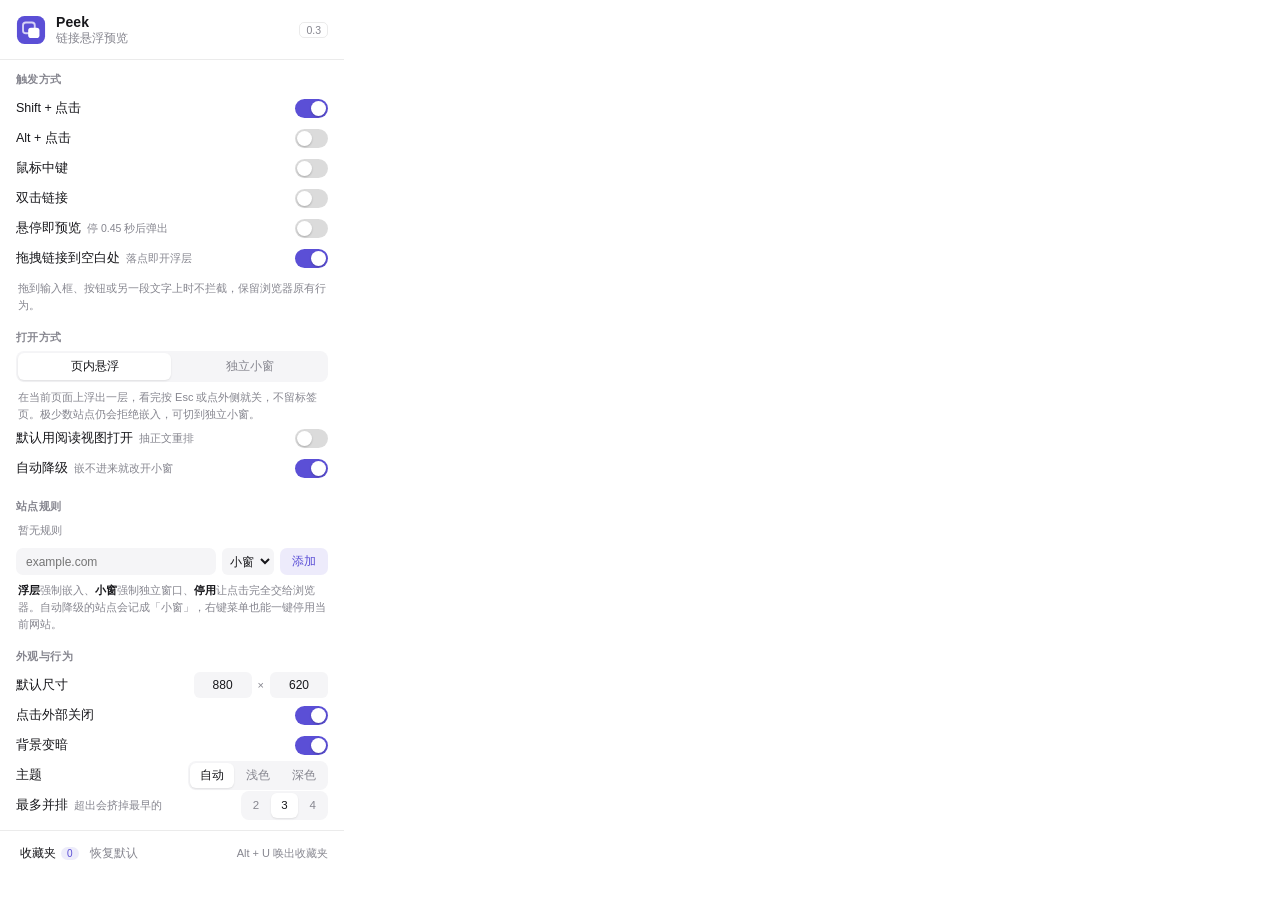
==== popup/popup.html @ 8af7c050 "feat: 初始开源版本 Peek 0.3.0 [DONE] Agent Tool: Qoder Timestamp: 2026-10-29  ---  ## 🎯 核心问题诊断与技术复盘  1. **" ====
<!DOCTYPE html>
<html lang="zh-CN">
<head>
  <meta charset="utf-8">
  <title>Peek 设置</title>
  <link rel="stylesheet" href="popup.css">
</head>
<body>
  <div class="wrap">
    <header class="hd">
      <div class="logo" aria-hidden="true">
        <svg viewBox="0 0 32 32" width="30" height="30">
          <rect x="1" y="1" width="30" height="30" rx="8" fill="#5b4fd6"/>
          <rect x="7.5" y="8" width="12.5" height="11.5" rx="3" fill="none" stroke="#fff" stroke-width="2" opacity=".75"/>
          <rect x="13" y="13.5" width="12" height="11" rx="3" fill="#fff"/>
        </svg>
      </div>
      <div class="ttl">
        <strong>Peek</strong>
        <span>链接悬浮预览</span>
      </div>
      <span class="ver">0.3</span>
    </header>

    <section>
      <h2>触发方式</h2>
      <label class="row">
        <span>Shift + 点击</span>
        <input type="checkbox" data-k="triggerShift">
      </label>
      <label class="row">
        <span>Alt + 点击</span>
        <input type="checkbox" data-k="triggerAlt">
      </label>
      <label class="row">
        <span>鼠标中键</span>
        <input type="checkbox" data-k="triggerMiddle">
      </label>
      <label class="row">
        <span>双击链接</span>
        <input type="checkbox" data-k="triggerDouble">
      </label>
      <label class="row">
        <span>悬停即预览<em>停 0.45 秒后弹出</em></span>
        <input type="checkbox" data-k="triggerHover">
      </label>
      <label class="row">
        <span>拖拽链接到空白处<em>落点即开浮层</em></span>
        <input type="checkbox" data-k="triggerDrag">
      </label>
      <p class="hint">拖到输入框、按钮或另一段文字上时不拦截，保留浏览器原有行为。</p>
    </section>

    <section>
      <h2>打开方式</h2>
      <div class="seg" id="mode">
        <button type="button" data-mode="iframe">页内悬浮</button>
        <button type="button" data-mode="window">独立小窗</button>
      </div>
      <p class="hint" id="modeHint"></p>
      <label class="row">
        <span>默认用阅读视图打开<em>抽正文重排</em></span>
        <input type="checkbox" data-k="readingDefault">
      </label>
      <label class="row">
        <span>自动降级<em>嵌不进来就改开小窗</em></span>
        <input type="checkbox" data-k="autoRoute">
      </label>
    </section>

    <section>
      <h2>站点规则</h2>
      <div id="rules" class="rules"></div>
      <div class="rule-add">
        <input type="text" id="ruleHost" placeholder="example.com" spellcheck="false" autocomplete="off">
        <select class="rule-sel" id="ruleMode" aria-label="规则类型">
          <option value="iframe">浮层</option>
          <option value="window" selected>小窗</option>
          <option value="off">停用</option>
        </select>
        <button type="button" id="ruleAdd">添加</button>
      </div>
      <p class="hint"><b>浮层</b>强制嵌入、<b>小窗</b>强制独立窗口、<b>停用</b>让点击完全交给浏览器。自动降级的站点会记成「小窗」，右键菜单也能一键停用当前网站。</p>
    </section>

    <section>
      <h2>外观与行为</h2>
      <div class="row">
        <span>默认尺寸</span>
        <span class="nums">
          <input type="number" data-k="width" min="360" max="1600" step="10" aria-label="宽度">
          <i>×</i>
          <input type="number" data-k="height" min="240" max="1200" step="10" aria-label="高度">
        </span>
      </div>
      <label class="row">
        <span>点击外部关闭</span>
        <input type="checkbox" data-k="closeOnOutside">
      </label>
      <label class="row">
        <span>背景变暗</span>
        <input type="checkbox" data-k="dim">
      </label>
      <div class="row">
        <span>主题</span>
        <div class="seg tiny" id="theme">
          <button type="button" data-theme="auto">自动</button>
          <button type="button" data-theme="light">浅色</button>
          <button type="button" data-theme="dark">深色</button>
        </div>
      </div>
      <div class="row">
        <span>最多并排<em>超出会挤掉最早的</em></span>
        <div class="seg tiny" id="maxPeek">
          <button type="button" data-max="2">2</button>
          <button type="button" data-max="3">3</button>
          <button type="button" data-max="4">4</button>
        </div>
      </div>
    </section>

    <footer class="ft">
      <div class="ft-l">
        <button type="button" id="favOpen">收藏夹 <em id="favCount">0</em></button>
        <button type="button" id="reset">恢复默认</button>
      </div>
      <span class="tip">Alt + U 唤出收藏夹</span>
    </footer>
  </div>
  <script src="popup.js"></script>
</body>
</html>
---- popup/popup.css ----
:root {
  --bg: #ffffff;
  --bg-2: #f5f5f7;
  --text: #17171b;
  --muted: #86868f;
  --line: rgba(0, 0, 0, 0.08);
  --hover: rgba(0, 0, 0, 0.05);
  --accent: #5b4fd6;
  --accent-soft: rgba(91, 79, 214, 0.11);
  --track: rgba(0, 0, 0, 0.14);
  color-scheme: light;
}

@media (prefers-color-scheme: dark) {
  :root {
    --bg: #1c1c20;
    --bg-2: #242428;
    --text: #f1f1f4;
    --muted: #8b8b96;
    --line: rgba(255, 255, 255, 0.09);
    --hover: rgba(255, 255, 255, 0.07);
    --accent: #a99cff;
    --accent-soft: rgba(169, 156, 255, 0.16);
    --track: rgba(255, 255, 255, 0.18);
    color-scheme: dark;
  }
}

* { box-sizing: border-box; }

body {
  margin: 0;
  width: 344px;
  /* Chrome 的浏览器按钮弹窗最高 600px，超出让它自己滚，不要撑破屏幕 */
  max-height: 600px;
  overflow-y: auto;
  overscroll-behavior: contain;
  background: var(--bg);
  color: var(--text);
  font-family: -apple-system, BlinkMacSystemFont, "SF Pro Text", "Segoe UI", "PingFang SC", "Hiragino Sans GB", "Microsoft YaHei", sans-serif;
  -webkit-font-smoothing: antialiased;
  font-size: 13px;
}

.wrap { display: flex; flex-direction: column; }

.hd {
  display: flex;
  align-items: center;
  gap: 10px;
  padding: 14px 16px 13px;
  border-bottom: 1px solid var(--line);
}

.logo { display: flex; flex: 0 0 auto; }

.ttl { display: flex; flex-direction: column; gap: 1px; flex: 1; min-width: 0; }
.ttl strong { font-size: 14px; font-weight: 600; letter-spacing: 0.1px; }
.ttl span { font-size: 11.5px; color: var(--muted); }

.ver {
  font-size: 10.5px;
  color: var(--muted);
  border: 1px solid var(--line);
  border-radius: 5px;
  padding: 1px 6px;
  font-variant-numeric: tabular-nums;
}

section { padding: 12px 16px 4px; }

h2 {
  margin: 0 0 6px;
  font-size: 11px;
  font-weight: 600;
  letter-spacing: 0.4px;
  color: var(--muted);
  text-transform: uppercase;
}

.row {
  display: flex;
  align-items: center;
  justify-content: space-between;
  gap: 12px;
  min-height: 30px;
  cursor: default;
}

.row > span {
  display: flex;
  align-items: baseline;
  gap: 6px;
  font-size: 12.5px;
  color: var(--text);
}

.row em {
  font-style: normal;
  font-size: 10.5px;
  color: var(--muted);
}

label.row { cursor: pointer; }

input[type="checkbox"] {
  appearance: none;
  -webkit-appearance: none;
  position: relative;
  width: 33px;
  height: 19px;
  margin: 0;
  flex: 0 0 auto;
  border-radius: 99px;
  background: var(--track);
  cursor: pointer;
  transition: background 0.16s ease;
}

input[type="checkbox"]::after {
  content: "";
  position: absolute;
  top: 2px;
  left: 2px;
  width: 15px;
  height: 15px;
  border-radius: 50%;
  background: #fff;
  box-shadow: 0 1px 2px rgba(0, 0, 0, 0.22);
  transition: transform 0.16s ease;
}

input[type="checkbox"]:checked { background: var(--accent); }
input[type="checkbox"]:checked::after { transform: translateX(14px); }

.nums { display: flex; align-items: center; gap: 5px; }

.nums i { font-style: normal; color: var(--muted); font-size: 11px; }

input[type="number"] {
  width: 58px;
  height: 26px;
  padding: 0 6px;
  font-size: 12px;
  font-family: inherit;
  color: var(--text);
  background: var(--bg-2);
  border: 1px solid transparent;
  border-radius: 6px;
  text-align: center;
  font-variant-numeric: tabular-nums;
  outline: none;
}

input[type="number"]:focus { border-color: var(--accent); }

input[type="number"]::-webkit-inner-spin-button,
input[type="number"]::-webkit-outer-spin-button {
  -webkit-appearance: none;
  margin: 0;
}

.seg {
  display: flex;
  gap: 2px;
  padding: 2px;
  background: var(--bg-2);
  border-radius: 8px;
}

.seg button {
  flex: 1;
  height: 27px;
  border: 0;
  background: transparent;
  color: var(--muted);
  font-family: inherit;
  font-size: 12px;
  font-weight: 500;
  border-radius: 6px;
  cursor: pointer;
  transition: background 0.14s ease, color 0.14s ease;
}

.seg button:hover { color: var(--text); }

.seg button.on {
  background: var(--bg);
  color: var(--text);
  box-shadow: 0 1px 2px rgba(0, 0, 0, 0.09);
}

.seg.tiny { flex: 0 0 auto; }
.seg.tiny button { flex: 0 0 auto; padding: 0 10px; height: 25px; font-size: 11.5px; }

.hint {
  margin: 7px 2px 0;
  font-size: 11px;
  line-height: 1.55;
  color: var(--muted);
}

.hint b { color: var(--text); font-weight: 600; }

.rule-sel {
  flex: 0 0 auto;
  height: 24px;
  max-width: 76px;
  padding: 0 3px;
  font-size: 11.5px;
  font-family: inherit;
  color: var(--text);
  background: var(--bg);
  border: 1px solid var(--line);
  border-radius: 6px;
  cursor: pointer;
  outline: none;
}

.rule-add .rule-sel { height: 27px; border-color: transparent; background: var(--bg-2); }

.rule-sel:focus { border-color: var(--accent); }

.rule-add-mode { margin-top: 6px; }
.rule-add-mode button { flex: 1; padding: 0 4px; }

.rules { display: flex; flex-direction: column; gap: 4px; }

.rule {
  display: flex;
  align-items: center;
  justify-content: space-between;
  gap: 10px;
  padding: 5px 8px 5px 10px;
  background: var(--bg-2);
  border-radius: 7px;
}

.rule-h {
  font-size: 12px;
  color: var(--text);
  overflow: hidden;
  text-overflow: ellipsis;
  white-space: nowrap;
}

.rule-x {
  flex: 0 0 auto;
  border: 0;
  background: transparent;
  color: var(--muted);
  font-family: inherit;
  font-size: 11.5px;
  padding: 3px 4px;
  cursor: pointer;
}

.rule-x:hover { color: var(--text); }

.rule-empty { margin: 3px 2px; font-size: 11px; color: var(--muted); }

.rule-add { display: flex; gap: 6px; margin-top: 7px; }

.rule-add input {
  flex: 1;
  min-width: 0;
  height: 27px;
  padding: 0 9px;
  font-size: 12px;
  font-family: inherit;
  color: var(--text);
  background: var(--bg-2);
  border: 1px solid transparent;
  border-radius: 7px;
  outline: none;
}

.rule-add input:focus { border-color: var(--accent); }

.rule-add button {
  flex: 0 0 auto;
  height: 27px;
  padding: 0 12px;
  font-size: 12px;
  font-weight: 500;
  font-family: inherit;
  color: var(--accent);
  background: var(--accent-soft);
  border: 0;
  border-radius: 7px;
  cursor: pointer;
}

.ft {
  display: flex;
  align-items: center;
  justify-content: space-between;
  gap: 10px;
  padding: 11px 16px 13px;
  margin-top: 6px;
  border-top: 1px solid var(--line);
}

.ft-l { display: flex; align-items: center; gap: 4px; }

#favOpen {
  display: flex;
  align-items: center;
  gap: 5px;
  border: 0;
  background: transparent;
  color: var(--text);
  font-family: inherit;
  font-size: 11.5px;
  font-weight: 500;
  padding: 4px 7px 4px 4px;
  border-radius: 6px;
  cursor: pointer;
}

#favOpen:hover { background: var(--hover); }

#favOpen em {
  font-style: normal;
  font-size: 10px;
  color: var(--accent);
  background: var(--accent-soft);
  border-radius: 99px;
  padding: 1px 6px;
  font-variant-numeric: tabular-nums;
}

#reset {
  border: 0;
  background: transparent;
  color: var(--muted);
  font-family: inherit;
  font-size: 11.5px;
  padding: 4px 0;
  cursor: pointer;
}

#reset:hover { color: var(--text); }

.tip { font-size: 11px; color: var(--muted); }
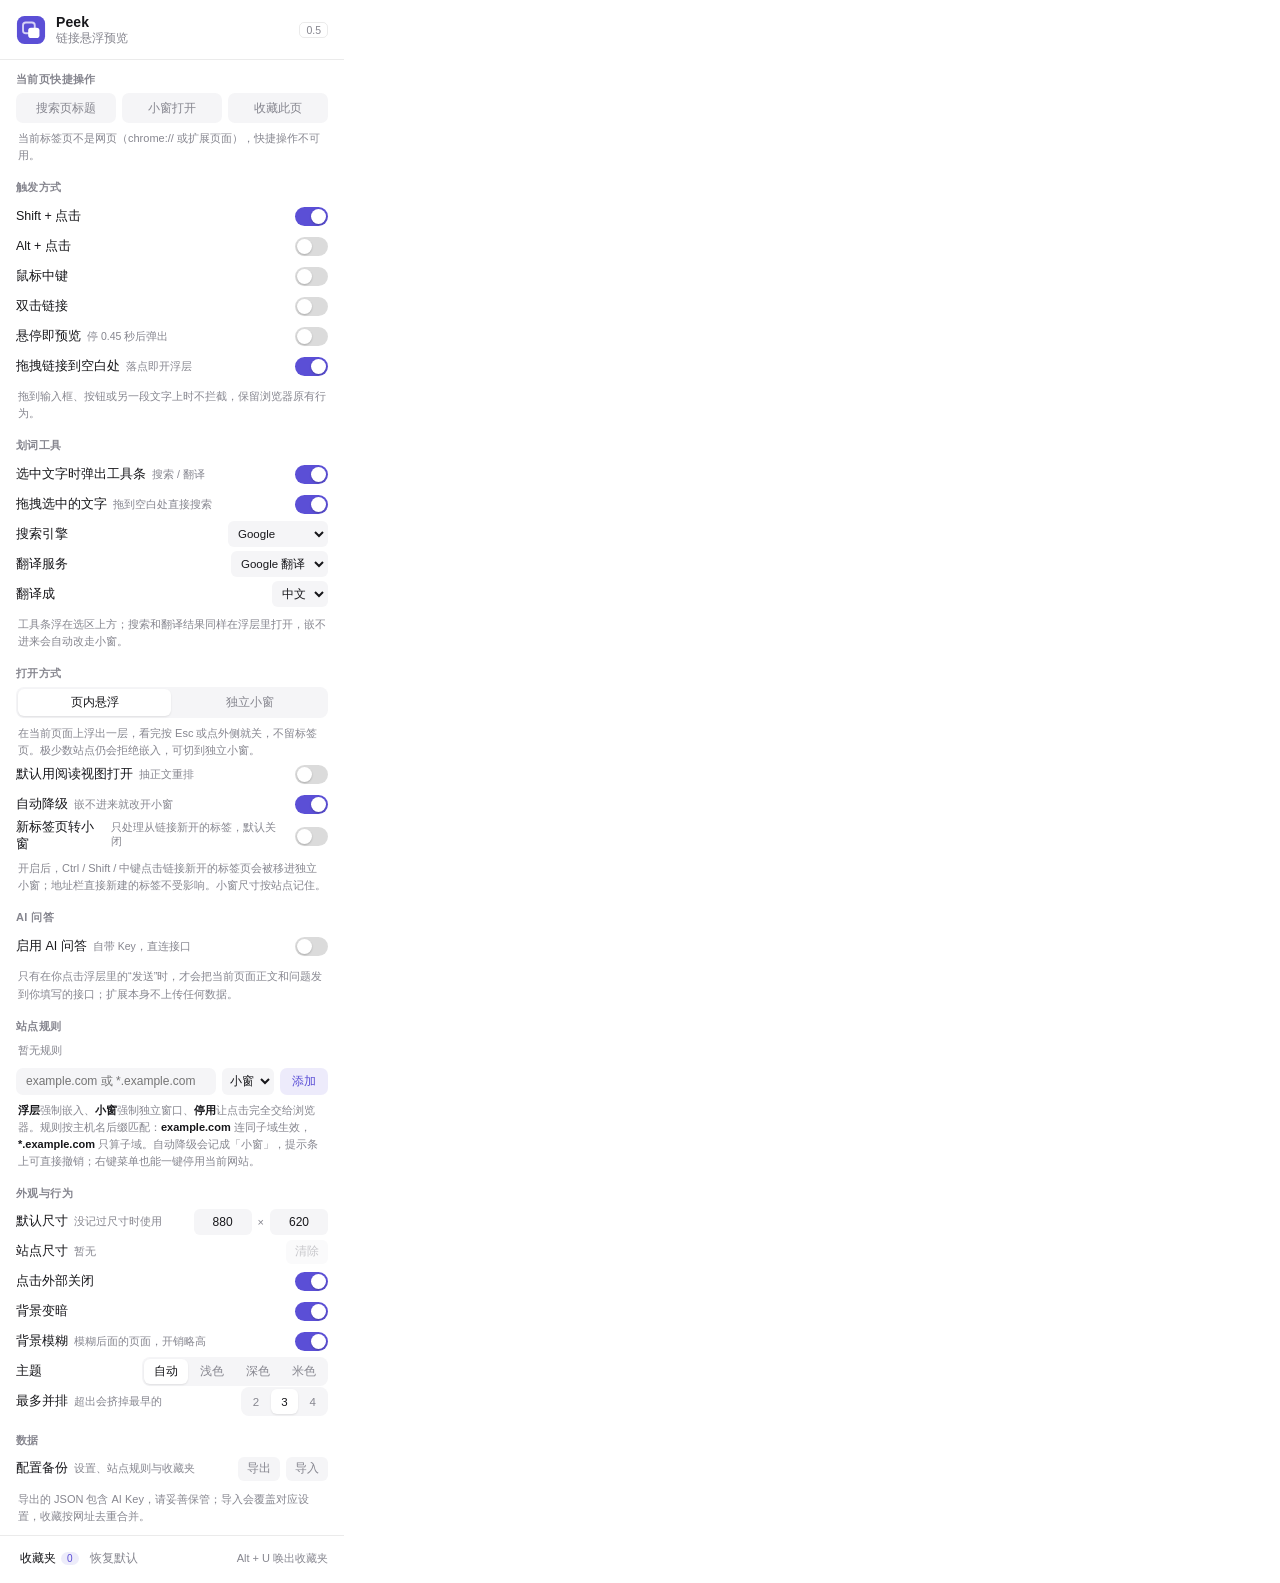
==== commit dfb8d470: "feat: 完成 Peek 0.5 并修复核心交互 [DONE] Agent Tool: DeepSeek Harness Timestamp: 2026-10-29T17:44:46+08:00  " ====
--- a/popup/popup.html
+++ b/popup/popup.html
@@ -19,8 +19,18 @@
         <strong>Peek</strong>
         <span>链接悬浮预览</span>
       </div>
-      <span class="ver">0.3</span>
+      <span class="ver">0.5</span>
     </header>
+
+    <section>
+      <h2>当前页快捷操作</h2>
+      <div class="quick">
+        <button type="button" id="qSearch">搜索页标题</button>
+        <button type="button" id="qWindow">小窗打开</button>
+        <button type="button" id="qFav">收藏此页</button>
+      </div>
+      <p class="hint" id="quickHint">正在读取当前标签页…</p>
+    </section>
 
     <section>
       <h2>触发方式</h2>
@@ -49,6 +59,45 @@
         <input type="checkbox" data-k="triggerDrag">
       </label>
       <p class="hint">拖到输入框、按钮或另一段文字上时不拦截，保留浏览器原有行为。</p>
+    </section>
+
+    <section>
+      <h2>划词工具</h2>
+      <label class="row">
+        <span>选中文字时弹出工具条<em>搜索 / 翻译</em></span>
+        <input type="checkbox" data-k="selectionTools">
+      </label>
+      <label class="row">
+        <span>拖拽选中的文字<em>拖到空白处直接搜索</em></span>
+        <input type="checkbox" data-k="selectionDrag">
+      </label>
+      <div class="row">
+        <span>搜索引擎</span>
+        <select class="sel" data-k="searchEngine" aria-label="搜索引擎">
+          <option value="google">Google</option>
+          <option value="bing">Bing</option>
+          <option value="baidu">百度</option>
+          <option value="duckduckgo">DuckDuckGo</option>
+        </select>
+      </div>
+      <div class="row">
+        <span>翻译服务</span>
+        <select class="sel" data-k="translateEngine" aria-label="翻译服务">
+          <option value="google">Google 翻译</option>
+          <option value="bing">Bing 翻译</option>
+          <option value="deepl">DeepL</option>
+        </select>
+      </div>
+      <div class="row">
+        <span>翻译成</span>
+        <select class="sel" data-k="translateTo" aria-label="翻译目标语言">
+          <option value="zh">中文</option>
+          <option value="en">英文</option>
+          <option value="ja">日文</option>
+          <option value="ko">韩文</option>
+        </select>
+      </div>
+      <p class="hint">工具条浮在选区上方；搜索和翻译结果同样在浮层里打开，嵌不进来会自动改走小窗。</p>
     </section>
 
     <section>
@@ -66,13 +115,46 @@
         <span>自动降级<em>嵌不进来就改开小窗</em></span>
         <input type="checkbox" data-k="autoRoute">
       </label>
+      <label class="row">
+        <span>新标签页转小窗<em>只处理从链接新开的标签，默认关闭</em></span>
+        <input type="checkbox" data-k="autoPopupTabs">
+      </label>
+      <p class="hint">开启后，Ctrl / Shift / 中键点击链接新开的标签页会被移进独立小窗；地址栏直接新建的标签不受影响。小窗尺寸按站点记住。</p>
+    </section>
+
+    <section>
+      <h2>AI 问答</h2>
+      <label class="row">
+        <span>启用 AI 问答<em>自带 Key，直连接口</em></span>
+        <input type="checkbox" data-k="aiEnabled">
+      </label>
+      <div id="aiBody" hidden>
+        <div class="field">
+          <span>接口地址<em>OpenAI 兼容的 Chat Completions</em></span>
+          <input class="inp" type="text" data-k="aiEndpoint" spellcheck="false" autocomplete="off"
+            placeholder="https://api.openai.com/v1/chat/completions">
+        </div>
+        <div class="field">
+          <span>模型</span>
+          <input class="inp" type="text" data-k="aiModel" spellcheck="false" autocomplete="off" placeholder="gpt-4o-mini">
+        </div>
+        <div class="field">
+          <span>API Key<em>只存在本地，可留空给本地接口</em></span>
+          <input class="inp" type="password" data-k="aiKey" autocomplete="off" placeholder="sk-…">
+        </div>
+        <div class="field">
+          <span>系统提示词<em>可选</em></span>
+          <textarea class="inp area" data-k="aiPrompt" rows="2" placeholder="留空使用内置提示词"></textarea>
+        </div>
+      </div>
+      <p class="hint">只有在你点击浮层里的“发送”时，才会把当前页面正文和问题发到你填写的接口；扩展本身不上传任何数据。</p>
     </section>
 
     <section>
       <h2>站点规则</h2>
       <div id="rules" class="rules"></div>
       <div class="rule-add">
-        <input type="text" id="ruleHost" placeholder="example.com" spellcheck="false" autocomplete="off">
+        <input type="text" id="ruleHost" placeholder="example.com 或 *.example.com" spellcheck="false" autocomplete="off">
         <select class="rule-sel" id="ruleMode" aria-label="规则类型">
           <option value="iframe">浮层</option>
           <option value="window" selected>小窗</option>
@@ -80,19 +162,23 @@
         </select>
         <button type="button" id="ruleAdd">添加</button>
       </div>
-      <p class="hint"><b>浮层</b>强制嵌入、<b>小窗</b>强制独立窗口、<b>停用</b>让点击完全交给浏览器。自动降级的站点会记成「小窗」，右键菜单也能一键停用当前网站。</p>
+      <p class="hint"><b>浮层</b>强制嵌入、<b>小窗</b>强制独立窗口、<b>停用</b>让点击完全交给浏览器。规则按主机名后缀匹配：<b>example.com</b> 连同子域生效，<b>*.example.com</b> 只算子域。自动降级会记成「小窗」，提示条上可直接撤销；右键菜单也能一键停用当前网站。</p>
     </section>
 
     <section>
       <h2>外观与行为</h2>
       <div class="row">
-        <span>默认尺寸</span>
+        <span>默认尺寸<em>没记过尺寸时使用</em></span>
         <span class="nums">
           <input type="number" data-k="width" min="360" max="1600" step="10" aria-label="宽度">
           <i>×</i>
           <input type="number" data-k="height" min="240" max="1200" step="10" aria-label="高度">
         </span>
       </div>
+      <div class="row">
+        <span>站点尺寸<em id="sizeCount">暂无</em></span>
+        <button type="button" id="sizeClear" class="mini">清除</button>
+      </div>
       <label class="row">
         <span>点击外部关闭</span>
         <input type="checkbox" data-k="closeOnOutside">
@@ -100,6 +186,10 @@
       <label class="row">
         <span>背景变暗</span>
         <input type="checkbox" data-k="dim">
+      </label>
+      <label class="row">
+        <span>背景模糊<em>模糊后面的页面，开销略高</em></span>
+        <input type="checkbox" data-k="blur">
       </label>
       <div class="row">
         <span>主题</span>
@@ -107,6 +197,7 @@
           <button type="button" data-theme="auto">自动</button>
           <button type="button" data-theme="light">浅色</button>
           <button type="button" data-theme="dark">深色</button>
+          <button type="button" data-theme="sepia">米色</button>
         </div>
       </div>
       <div class="row">
@@ -117,6 +208,19 @@
           <button type="button" data-max="4">4</button>
         </div>
       </div>
+    </section>
+
+    <section>
+      <h2>数据</h2>
+      <div class="row">
+        <span>配置备份<em>设置、站点规则与收藏夹</em></span>
+        <span class="io">
+          <button type="button" id="exportCfg" class="mini">导出</button>
+          <button type="button" id="importCfg" class="mini">导入</button>
+        </span>
+      </div>
+      <input type="file" id="importFile" accept="application/json,.json" hidden>
+      <p class="hint" id="ioHint">导出的 JSON 包含 AI Key，请妥善保管；导入会覆盖对应设置，收藏按网址去重合并。</p>
     </section>
 
     <footer class="ft">
--- a/popup/popup.css
+++ b/popup/popup.css
@@ -217,6 +217,88 @@
   outline: none;
 }
 
+.sel {
+  flex: 0 0 auto;
+  height: 26px;
+  max-width: 132px;
+  padding: 0 5px;
+  font-size: 11.5px;
+  font-family: inherit;
+  color: var(--text);
+  background: var(--bg-2);
+  border: 1px solid transparent;
+  border-radius: 6px;
+  cursor: pointer;
+  outline: none;
+}
+
+.sel:focus { border-color: var(--accent); }
+
+.mini {
+  flex: 0 0 auto;
+  height: 24px;
+  padding: 0 9px;
+  font-family: inherit;
+  font-size: 11.5px;
+  color: var(--muted);
+  background: var(--bg-2);
+  border: 0;
+  border-radius: 6px;
+  cursor: pointer;
+}
+
+.mini:hover { color: var(--text); }
+
+[hidden] { display: none !important; }
+
+.quick { display: flex; gap: 6px; margin: 2px 0 1px; }
+
+.quick button {
+  flex: 1;
+  height: 30px;
+  padding: 0 6px;
+  font-family: inherit;
+  font-size: 11.5px;
+  font-weight: 500;
+  color: var(--accent);
+  background: var(--accent-soft);
+  border: 0;
+  border-radius: 7px;
+  cursor: pointer;
+}
+
+.quick button:hover { filter: brightness(.97); }
+.quick button:disabled { color: var(--muted); background: var(--bg-2); cursor: default; filter: none; }
+
+.field { display: flex; flex-direction: column; gap: 4px; margin: 7px 0; }
+.field > span { display: flex; align-items: baseline; gap: 6px; font-size: 12px; color: var(--text); }
+.field em { font-style: normal; font-size: 10.5px; color: var(--muted); }
+
+.inp {
+  width: 100%;
+  height: 28px;
+  padding: 0 9px;
+  font-family: inherit;
+  font-size: 12px;
+  color: var(--text);
+  background: var(--bg-2);
+  border: 1px solid transparent;
+  border-radius: 7px;
+  outline: none;
+}
+
+.inp:focus { border-color: var(--accent); }
+
+textarea.inp {
+  height: auto;
+  min-height: 48px;
+  padding: 7px 9px;
+  line-height: 1.5;
+  resize: vertical;
+}
+
+.io { display: flex; gap: 5px; }
+
 .rule-add .rule-sel { height: 27px; border-color: transparent; background: var(--bg-2); }
 
 .rule-sel:focus { border-color: var(--accent); }
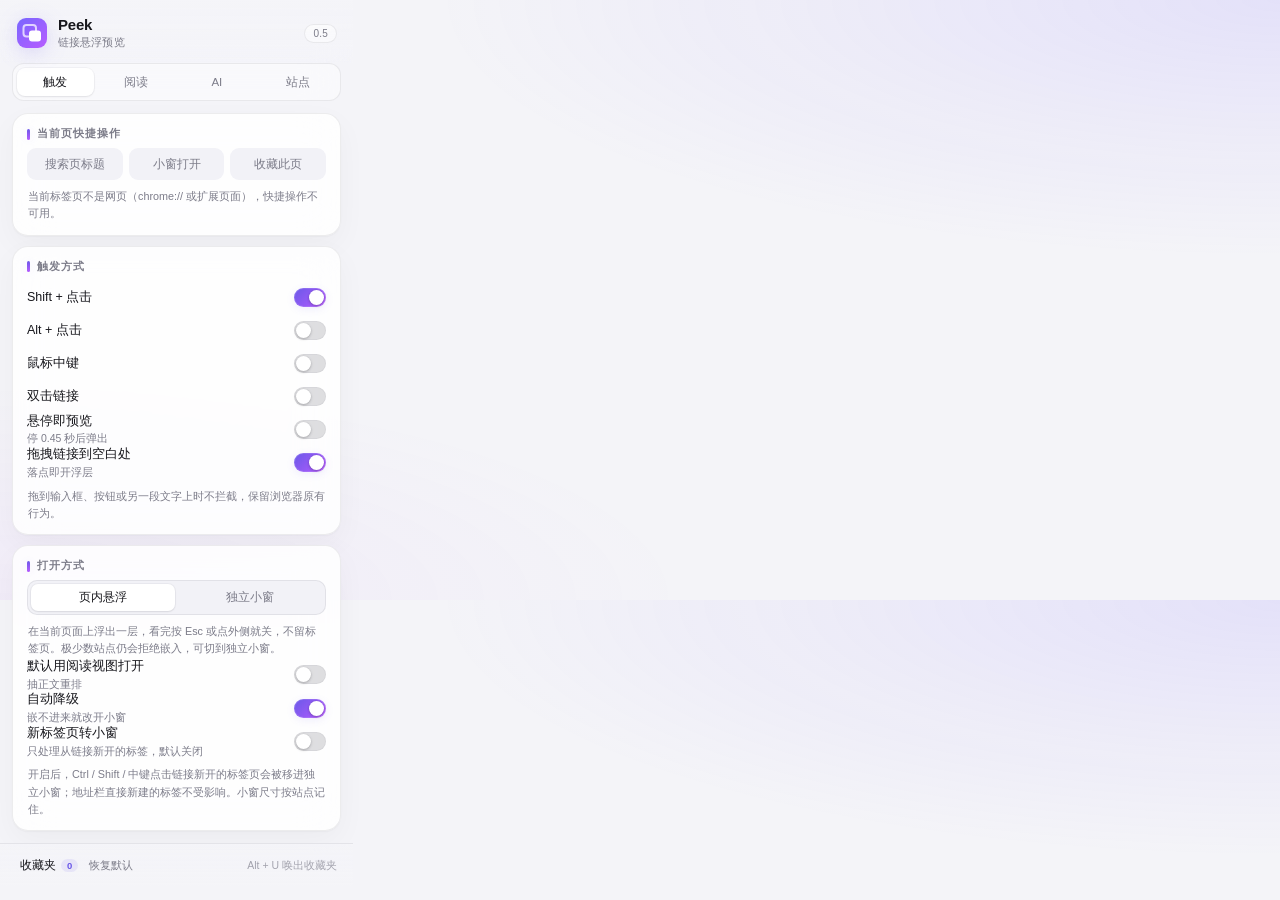
==== commit 15b6b795: "feat(ui): 重做 Peek 视觉体系与设置面板 [DONE] Agent Tool: DeepSeek Harness Timestamp: 2026-10-30T12:50:09+08:00" ====
--- a/popup/popup.html
+++ b/popup/popup.html
@@ -9,9 +9,15 @@
   <div class="wrap">
     <header class="hd">
       <div class="logo" aria-hidden="true">
-        <svg viewBox="0 0 32 32" width="30" height="30">
-          <rect x="1" y="1" width="30" height="30" rx="8" fill="#5b4fd6"/>
-          <rect x="7.5" y="8" width="12.5" height="11.5" rx="3" fill="none" stroke="#fff" stroke-width="2" opacity=".75"/>
+        <svg viewBox="0 0 32 32" width="32" height="32">
+          <defs>
+            <linearGradient id="peekLogo" x1="3" y1="1" x2="30" y2="32" gradientUnits="userSpaceOnUse">
+              <stop stop-color="#7A66FF"/>
+              <stop offset="1" stop-color="#B85CFF"/>
+            </linearGradient>
+          </defs>
+          <rect x="1" y="1" width="30" height="30" rx="9" fill="url(#peekLogo)"/>
+          <rect x="7.5" y="8" width="12.5" height="11.5" rx="3" fill="none" stroke="#fff" stroke-width="2" opacity=".72"/>
           <rect x="13" y="13.5" width="12" height="11" rx="3" fill="#fff"/>
         </svg>
       </div>
@@ -22,7 +28,14 @@
       <span class="ver">0.5</span>
     </header>
 
-    <section>
+    <nav class="tabs" role="tablist" aria-label="设置分类">
+      <button type="button" class="tab on" data-tab="general" role="tab" aria-selected="true">触发</button>
+      <button type="button" class="tab" data-tab="reading" role="tab" aria-selected="false">阅读</button>
+      <button type="button" class="tab" data-tab="ai" role="tab" aria-selected="false">AI</button>
+      <button type="button" class="tab" data-tab="site" role="tab" aria-selected="false">站点</button>
+    </nav>
+
+    <section data-panel="general">
       <h2>当前页快捷操作</h2>
       <div class="quick">
         <button type="button" id="qSearch">搜索页标题</button>
@@ -32,7 +45,7 @@
       <p class="hint" id="quickHint">正在读取当前标签页…</p>
     </section>
 
-    <section>
+    <section data-panel="general">
       <h2>触发方式</h2>
       <label class="row">
         <span>Shift + 点击</span>
@@ -61,7 +74,7 @@
       <p class="hint">拖到输入框、按钮或另一段文字上时不拦截，保留浏览器原有行为。</p>
     </section>
 
-    <section>
+    <section data-panel="reading" hidden>
       <h2>划词工具</h2>
       <label class="row">
         <span>选中文字时弹出工具条<em>搜索 / 翻译</em></span>
@@ -100,7 +113,7 @@
       <p class="hint">工具条浮在选区上方；搜索和翻译结果同样在浮层里打开，嵌不进来会自动改走小窗。</p>
     </section>
 
-    <section>
+    <section data-panel="general">
       <h2>打开方式</h2>
       <div class="seg" id="mode">
         <button type="button" data-mode="iframe">页内悬浮</button>
@@ -122,7 +135,7 @@
       <p class="hint">开启后，Ctrl / Shift / 中键点击链接新开的标签页会被移进独立小窗；地址栏直接新建的标签不受影响。小窗尺寸按站点记住。</p>
     </section>
 
-    <section>
+    <section data-panel="ai" hidden>
       <h2>AI 问答</h2>
       <label class="row">
         <span>启用 AI 问答<em>自带 Key，直连接口</em></span>
@@ -150,7 +163,7 @@
       <p class="hint">只有在你点击浮层里的“发送”时，才会把当前页面正文和问题发到你填写的接口；扩展本身不上传任何数据。</p>
     </section>
 
-    <section>
+    <section data-panel="site" hidden>
       <h2>站点规则</h2>
       <div id="rules" class="rules"></div>
       <div class="rule-add">
@@ -165,7 +178,7 @@
       <p class="hint"><b>浮层</b>强制嵌入、<b>小窗</b>强制独立窗口、<b>停用</b>让点击完全交给浏览器。规则按主机名后缀匹配：<b>example.com</b> 连同子域生效，<b>*.example.com</b> 只算子域。自动降级会记成「小窗」，提示条上可直接撤销；右键菜单也能一键停用当前网站。</p>
     </section>
 
-    <section>
+    <section data-panel="reading" hidden>
       <h2>外观与行为</h2>
       <div class="row">
         <span>默认尺寸<em>没记过尺寸时使用</em></span>
@@ -210,7 +223,7 @@
       </div>
     </section>
 
-    <section>
+    <section data-panel="site" hidden>
       <h2>数据</h2>
       <div class="row">
         <span>配置备份<em>设置、站点规则与收藏夹</em></span>
--- a/popup/popup.css
+++ b/popup/popup.css
@@ -1,27 +1,41 @@
 :root {
-  --bg: #ffffff;
-  --bg-2: #f5f5f7;
-  --text: #17171b;
-  --muted: #86868f;
-  --line: rgba(0, 0, 0, 0.08);
-  --hover: rgba(0, 0, 0, 0.05);
-  --accent: #5b4fd6;
-  --accent-soft: rgba(91, 79, 214, 0.11);
-  --track: rgba(0, 0, 0, 0.14);
+  --bg: #f4f4f8;
+  --panel: rgba(255, 255, 255, 0.84);
+  --panel-solid: #ffffff;
+  --panel-2: #f2f2f7;
+  --text: #17171c;
+  --muted: #7c7c89;
+  --faint: #a2a2ad;
+  --line: rgba(26, 26, 40, 0.08);
+  --line-strong: rgba(26, 26, 40, 0.13);
+  --hover: rgba(26, 26, 40, 0.055);
+  --accent: #6a58e8;
+  --accent-2: #b75cff;
+  --accent-soft: rgba(106, 88, 232, 0.10);
+  --accent-line: rgba(106, 88, 232, 0.28);
+  --track: rgba(26, 26, 40, 0.14);
+  --shadow: 0 1px 2px rgba(20, 20, 35, 0.04), 0 10px 30px rgba(20, 20, 35, 0.035);
   color-scheme: light;
 }
 
 @media (prefers-color-scheme: dark) {
   :root {
-    --bg: #1c1c20;
-    --bg-2: #242428;
-    --text: #f1f1f4;
-    --muted: #8b8b96;
+    --bg: #111114;
+    --panel: rgba(30, 30, 36, 0.82);
+    --panel-solid: #1d1d22;
+    --panel-2: #25252c;
+    --text: #f3f3f7;
+    --muted: #9696a4;
+    --faint: #6f6f7c;
     --line: rgba(255, 255, 255, 0.09);
+    --line-strong: rgba(255, 255, 255, 0.14);
     --hover: rgba(255, 255, 255, 0.07);
-    --accent: #a99cff;
-    --accent-soft: rgba(169, 156, 255, 0.16);
-    --track: rgba(255, 255, 255, 0.18);
+    --accent: #a18eff;
+    --accent-2: #c65cff;
+    --accent-soft: rgba(161, 142, 255, 0.14);
+    --accent-line: rgba(161, 142, 255, 0.35);
+    --track: rgba(255, 255, 255, 0.17);
+    --shadow: 0 1px 2px rgba(0, 0, 0, 0.2), 0 16px 40px rgba(0, 0, 0, 0.18);
     color-scheme: dark;
   }
 }
@@ -30,52 +44,145 @@
 
 body {
   margin: 0;
-  width: 344px;
-  /* Chrome 的浏览器按钮弹窗最高 600px，超出让它自己滚，不要撑破屏幕 */
+  width: 353px;
   max-height: 600px;
   overflow-y: auto;
   overscroll-behavior: contain;
-  background: var(--bg);
+  background:
+    radial-gradient(120% 78% at 100% 0%, rgba(122, 102, 255, 0.13), transparent 55%),
+    radial-gradient(90% 60% at 0% 100%, rgba(183, 92, 255, 0.06), transparent 60%),
+    var(--bg);
   color: var(--text);
   font-family: -apple-system, BlinkMacSystemFont, "SF Pro Text", "Segoe UI", "PingFang SC", "Hiragino Sans GB", "Microsoft YaHei", sans-serif;
   -webkit-font-smoothing: antialiased;
   font-size: 13px;
-}
-
-.wrap { display: flex; flex-direction: column; }
+  scrollbar-width: thin;
+  scrollbar-color: var(--line-strong) transparent;
+}
+
+body::-webkit-scrollbar { width: 8px; }
+body::-webkit-scrollbar-thumb {
+  background: var(--line-strong);
+  border: 2px solid transparent;
+  background-clip: padding-box;
+  border-radius: 99px;
+}
+
+.wrap { display: flex; flex-direction: column; padding-bottom: 12px; }
 
 .hd {
+  position: sticky;
+  top: 0;
+  z-index: 10;
   display: flex;
   align-items: center;
   gap: 10px;
-  padding: 14px 16px 13px;
-  border-bottom: 1px solid var(--line);
-}
-
-.logo { display: flex; flex: 0 0 auto; }
-
-.ttl { display: flex; flex-direction: column; gap: 1px; flex: 1; min-width: 0; }
-.ttl strong { font-size: 14px; font-weight: 600; letter-spacing: 0.1px; }
-.ttl span { font-size: 11.5px; color: var(--muted); }
+  padding: 16px 16px 13px;
+  background: linear-gradient(180deg, rgba(244, 244, 248, 0.96), rgba(244, 244, 248, 0.76) 72%, rgba(244, 244, 248, 0));
+  -webkit-backdrop-filter: blur(18px) saturate(1.3);
+  backdrop-filter: blur(18px) saturate(1.3);
+}
+
+@media (prefers-color-scheme: dark) {
+  .hd {
+    background: linear-gradient(180deg, rgba(17, 17, 20, 0.96), rgba(17, 17, 20, 0.78) 72%, rgba(17, 17, 20, 0));
+  }
+}
+
+.logo { display: flex; flex: 0 0 auto; filter: drop-shadow(0 4px 10px rgba(106, 88, 232, 0.2)); }
+
+.ttl { display: flex; flex-direction: column; gap: 2px; flex: 1; min-width: 0; }
+.ttl strong { font-size: 15px; font-weight: 650; letter-spacing: -0.015em; }
+.ttl span { font-size: 11px; color: var(--muted); letter-spacing: 0.01em; }
 
 .ver {
+  font-size: 10px;
+  color: var(--muted);
+  background: rgba(255, 255, 255, 0.5);
+  border: 1px solid var(--line);
+  border-radius: 99px;
+  padding: 3px 8px;
+  font-variant-numeric: tabular-nums;
+  letter-spacing: 0.02em;
+}
+
+@media (prefers-color-scheme: dark) {
+  .ver { background: rgba(255, 255, 255, 0.04); }
+}
+
+.tabs {
+  position: sticky;
+  top: 61px;
+  z-index: 9;
+  display: grid;
+  grid-template-columns: repeat(4, 1fr);
+  gap: 4px;
+  margin: 0 12px 2px;
+  padding: 4px;
+  border: 1px solid var(--line);
+  border-radius: 12px;
+  background: rgba(255, 255, 255, 0.48);
+  -webkit-backdrop-filter: blur(18px) saturate(1.3);
+  backdrop-filter: blur(18px) saturate(1.3);
+}
+
+@media (prefers-color-scheme: dark) {
+  .tabs { background: rgba(255, 255, 255, 0.045); }
+}
+
+.tab {
+  height: 28px;
+  border: 0;
+  border-radius: 8px;
+  background: transparent;
+  color: var(--muted);
+  font-family: inherit;
+  font-size: 11.5px;
+  font-weight: 500;
+  cursor: pointer;
+  transition: color 0.15s ease, background 0.15s ease, box-shadow 0.15s ease;
+}
+
+.tab:hover { color: var(--text); }
+
+.tab.on {
+  color: var(--text);
+  background: var(--panel-solid);
+  box-shadow: 0 1px 2px rgba(20, 20, 35, 0.08), 0 0 0 1px rgba(20, 20, 35, 0.03);
+}
+
+section {
+  margin: 10px 12px 0;
+  padding: 13px 14px 12px;
+  border: 1px solid var(--line);
+  border-radius: 16px;
+  background: var(--panel);
+  box-shadow: var(--shadow);
+  -webkit-backdrop-filter: blur(20px) saturate(1.2);
+  backdrop-filter: blur(20px) saturate(1.2);
+}
+
+section[hidden] { display: none !important; }
+
+h2 {
+  display: flex;
+  align-items: center;
+  gap: 7px;
+  margin: 0 0 7px;
   font-size: 10.5px;
-  color: var(--muted);
-  border: 1px solid var(--line);
-  border-radius: 5px;
-  padding: 1px 6px;
-  font-variant-numeric: tabular-nums;
-}
-
-section { padding: 12px 16px 4px; }
-
-h2 {
-  margin: 0 0 6px;
-  font-size: 11px;
-  font-weight: 600;
-  letter-spacing: 0.4px;
+  font-weight: 650;
+  letter-spacing: 0.09em;
   color: var(--muted);
   text-transform: uppercase;
+}
+
+h2::before {
+  content: "";
+  width: 3px;
+  height: 11px;
+  border-radius: 3px;
+  background: linear-gradient(180deg, var(--accent), var(--accent-2));
+  box-shadow: 0 0 10px var(--accent-soft);
 }
 
 .row {
@@ -83,38 +190,47 @@
   align-items: center;
   justify-content: space-between;
   gap: 12px;
-  min-height: 30px;
+  min-height: 33px;
+  padding: 0 6px;
+  margin: 0 -6px;
+  border-radius: 8px;
   cursor: default;
 }
 
-.row > span {
-  display: flex;
-  align-items: baseline;
-  gap: 6px;
+label.row { cursor: pointer; }
+label.row:hover, .row:has(select):hover { background: var(--hover); }
+
+.row > span:not(.nums):not(.io) {
+  display: flex;
+  flex-direction: column;
+  align-items: flex-start;
+  gap: 2px;
+  min-width: 0;
   font-size: 12.5px;
+  line-height: 1.35;
   color: var(--text);
 }
 
 .row em {
   font-style: normal;
   font-size: 10.5px;
-  color: var(--muted);
-}
-
-label.row { cursor: pointer; }
+  line-height: 1.4;
+  color: var(--muted);
+}
 
 input[type="checkbox"] {
   appearance: none;
   -webkit-appearance: none;
   position: relative;
-  width: 33px;
+  width: 32px;
   height: 19px;
   margin: 0;
   flex: 0 0 auto;
   border-radius: 99px;
   background: var(--track);
-  cursor: pointer;
-  transition: background 0.16s ease;
+  box-shadow: inset 0 0 0 1px rgba(20, 20, 35, 0.04);
+  cursor: pointer;
+  transition: background 0.18s ease, box-shadow 0.18s ease;
 }
 
 input[type="checkbox"]::after {
@@ -126,33 +242,42 @@
   height: 15px;
   border-radius: 50%;
   background: #fff;
-  box-shadow: 0 1px 2px rgba(0, 0, 0, 0.22);
-  transition: transform 0.16s ease;
-}
-
-input[type="checkbox"]:checked { background: var(--accent); }
-input[type="checkbox"]:checked::after { transform: translateX(14px); }
+  box-shadow: 0 1px 3px rgba(0, 0, 0, 0.24), 0 0 0 0.5px rgba(0, 0, 0, 0.04);
+  transition: transform 0.18s cubic-bezier(0.2, 0.8, 0.2, 1);
+}
+
+input[type="checkbox"]:checked {
+  background: linear-gradient(135deg, var(--accent), var(--accent-2));
+  box-shadow: 0 2px 8px var(--accent-soft), inset 0 0 0 1px rgba(255, 255, 255, 0.12);
+}
+
+input[type="checkbox"]:checked::after { transform: translateX(13px); }
+input[type="checkbox"]:focus-visible { outline: 2px solid var(--accent-line); outline-offset: 2px; }
 
 .nums { display: flex; align-items: center; gap: 5px; }
-
-.nums i { font-style: normal; color: var(--muted); font-size: 11px; }
+.nums i { font-style: normal; color: var(--faint); font-size: 11px; }
 
 input[type="number"] {
-  width: 58px;
-  height: 26px;
+  width: 56px;
+  height: 27px;
   padding: 0 6px;
   font-size: 12px;
   font-family: inherit;
   color: var(--text);
-  background: var(--bg-2);
+  background: var(--panel-2);
   border: 1px solid transparent;
-  border-radius: 6px;
+  border-radius: 7px;
   text-align: center;
   font-variant-numeric: tabular-nums;
   outline: none;
-}
-
-input[type="number"]:focus { border-color: var(--accent); }
+  transition: border-color 0.15s ease, box-shadow 0.15s ease, background 0.15s ease;
+}
+
+input[type="number"]:focus {
+  border-color: var(--accent);
+  background: var(--panel-solid);
+  box-shadow: 0 0 0 3px var(--accent-soft);
+}
 
 input[type="number"]::-webkit-inner-spin-button,
 input[type="number"]::-webkit-outer-spin-button {
@@ -162,10 +287,11 @@
 
 .seg {
   display: flex;
-  gap: 2px;
-  padding: 2px;
-  background: var(--bg-2);
-  border-radius: 8px;
+  gap: 3px;
+  padding: 3px;
+  background: var(--panel-2);
+  border: 1px solid var(--line);
+  border-radius: 10px;
 }
 
 .seg button {
@@ -175,28 +301,28 @@
   background: transparent;
   color: var(--muted);
   font-family: inherit;
-  font-size: 12px;
+  font-size: 11.5px;
   font-weight: 500;
-  border-radius: 6px;
-  cursor: pointer;
-  transition: background 0.14s ease, color 0.14s ease;
+  border-radius: 7px;
+  cursor: pointer;
+  transition: background 0.15s ease, color 0.15s ease, box-shadow 0.15s ease;
 }
 
 .seg button:hover { color: var(--text); }
 
 .seg button.on {
-  background: var(--bg);
-  color: var(--text);
-  box-shadow: 0 1px 2px rgba(0, 0, 0, 0.09);
+  background: var(--panel-solid);
+  color: var(--text);
+  box-shadow: 0 1px 2px rgba(20, 20, 35, 0.08), 0 0 0 1px rgba(20, 20, 35, 0.035);
 }
 
 .seg.tiny { flex: 0 0 auto; }
-.seg.tiny button { flex: 0 0 auto; padding: 0 10px; height: 25px; font-size: 11.5px; }
+.seg.tiny button { flex: 0 0 auto; padding: 0 8px; height: 24px; font-size: 11px; }
 
 .hint {
-  margin: 7px 2px 0;
-  font-size: 11px;
-  line-height: 1.55;
+  margin: 8px 1px 0;
+  font-size: 10.8px;
+  line-height: 1.6;
   color: var(--muted);
 }
 
@@ -204,122 +330,142 @@
 
 .rule-sel {
   flex: 0 0 auto;
-  height: 24px;
-  max-width: 76px;
-  padding: 0 3px;
-  font-size: 11.5px;
-  font-family: inherit;
-  color: var(--text);
-  background: var(--bg);
-  border: 1px solid var(--line);
-  border-radius: 6px;
+  height: 25px;
+  max-width: 74px;
+  padding: 0 5px;
+  font-size: 11px;
+  font-family: inherit;
+  color: var(--text);
+  background: var(--panel-2);
+  border: 1px solid transparent;
+  border-radius: 7px;
   cursor: pointer;
   outline: none;
 }
 
 .sel {
   flex: 0 0 auto;
-  height: 26px;
-  max-width: 132px;
-  padding: 0 5px;
-  font-size: 11.5px;
-  font-family: inherit;
-  color: var(--text);
-  background: var(--bg-2);
+  height: 27px;
+  max-width: 138px;
+  padding: 0 7px;
+  font-size: 11.5px;
+  font-family: inherit;
+  color: var(--text);
+  background: var(--panel-2);
   border: 1px solid transparent;
-  border-radius: 6px;
+  border-radius: 7px;
   cursor: pointer;
   outline: none;
-}
-
-.sel:focus { border-color: var(--accent); }
+  transition: border-color 0.15s ease, box-shadow 0.15s ease;
+}
+
+.sel:focus, .rule-sel:focus {
+  border-color: var(--accent);
+  box-shadow: 0 0 0 3px var(--accent-soft);
+}
 
 .mini {
   flex: 0 0 auto;
-  height: 24px;
+  height: 25px;
   padding: 0 9px;
   font-family: inherit;
-  font-size: 11.5px;
-  color: var(--muted);
-  background: var(--bg-2);
-  border: 0;
-  border-radius: 6px;
-  cursor: pointer;
-}
-
-.mini:hover { color: var(--text); }
-
+  font-size: 11px;
+  color: var(--muted);
+  background: var(--panel-2);
+  border: 1px solid transparent;
+  border-radius: 7px;
+  cursor: pointer;
+  transition: color 0.15s ease, background 0.15s ease;
+}
+
+.mini:hover { color: var(--text); background: var(--hover); }
 [hidden] { display: none !important; }
 
 .quick { display: flex; gap: 6px; margin: 2px 0 1px; }
 
 .quick button {
   flex: 1;
-  height: 30px;
+  height: 32px;
   padding: 0 6px;
   font-family: inherit;
   font-size: 11.5px;
-  font-weight: 500;
+  font-weight: 550;
   color: var(--accent);
-  background: var(--accent-soft);
-  border: 0;
-  border-radius: 7px;
-  cursor: pointer;
-}
-
-.quick button:hover { filter: brightness(.97); }
-.quick button:disabled { color: var(--muted); background: var(--bg-2); cursor: default; filter: none; }
-
-.field { display: flex; flex-direction: column; gap: 4px; margin: 7px 0; }
-.field > span { display: flex; align-items: baseline; gap: 6px; font-size: 12px; color: var(--text); }
+  background: linear-gradient(135deg, var(--accent-soft), rgba(183, 92, 255, 0.06));
+  border: 1px solid rgba(106, 88, 232, 0.10);
+  border-radius: 9px;
+  cursor: pointer;
+  transition: transform 0.15s ease, box-shadow 0.15s ease, background 0.15s ease;
+}
+
+.quick button:hover {
+  transform: translateY(-1px);
+  background: linear-gradient(135deg, rgba(106, 88, 232, 0.15), rgba(183, 92, 255, 0.10));
+  box-shadow: 0 4px 12px rgba(106, 88, 232, 0.10);
+}
+
+.quick button:disabled {
+  color: var(--muted);
+  background: var(--panel-2);
+  border-color: transparent;
+  cursor: default;
+  transform: none;
+  box-shadow: none;
+}
+
+.field { display: flex; flex-direction: column; gap: 5px; margin: 8px 0; }
+.field > span { display: flex; flex-direction: column; align-items: flex-start; gap: 2px; font-size: 12px; color: var(--text); }
 .field em { font-style: normal; font-size: 10.5px; color: var(--muted); }
 
 .inp {
   width: 100%;
-  height: 28px;
-  padding: 0 9px;
+  height: 30px;
+  padding: 0 10px;
   font-family: inherit;
   font-size: 12px;
   color: var(--text);
-  background: var(--bg-2);
+  background: var(--panel-2);
   border: 1px solid transparent;
-  border-radius: 7px;
+  border-radius: 8px;
   outline: none;
-}
-
-.inp:focus { border-color: var(--accent); }
+  transition: border-color 0.15s ease, box-shadow 0.15s ease, background 0.15s ease;
+}
+
+.inp:focus {
+  border-color: var(--accent);
+  background: var(--panel-solid);
+  box-shadow: 0 0 0 3px var(--accent-soft);
+}
 
 textarea.inp {
   height: auto;
-  min-height: 48px;
-  padding: 7px 9px;
+  min-height: 52px;
+  padding: 8px 10px;
   line-height: 1.5;
   resize: vertical;
 }
 
 .io { display: flex; gap: 5px; }
 
-.rule-add .rule-sel { height: 27px; border-color: transparent; background: var(--bg-2); }
-
-.rule-sel:focus { border-color: var(--accent); }
-
+.rule-add .rule-sel { height: 27px; border-color: transparent; background: var(--panel-2); }
 .rule-add-mode { margin-top: 6px; }
 .rule-add-mode button { flex: 1; padding: 0 4px; }
 
-.rules { display: flex; flex-direction: column; gap: 4px; }
+.rules { display: flex; flex-direction: column; gap: 5px; }
 
 .rule {
   display: flex;
   align-items: center;
   justify-content: space-between;
   gap: 10px;
-  padding: 5px 8px 5px 10px;
-  background: var(--bg-2);
-  border-radius: 7px;
+  padding: 6px 8px 6px 10px;
+  background: var(--panel-2);
+  border: 1px solid var(--line);
+  border-radius: 9px;
 }
 
 .rule-h {
-  font-size: 12px;
+  font-size: 11.8px;
   color: var(--text);
   overflow: hidden;
   text-overflow: ellipsis;
@@ -332,55 +478,69 @@
   background: transparent;
   color: var(--muted);
   font-family: inherit;
-  font-size: 11.5px;
-  padding: 3px 4px;
-  cursor: pointer;
-}
-
-.rule-x:hover { color: var(--text); }
-
-.rule-empty { margin: 3px 2px; font-size: 11px; color: var(--muted); }
-
-.rule-add { display: flex; gap: 6px; margin-top: 7px; }
+  font-size: 11px;
+  padding: 4px 5px;
+  border-radius: 6px;
+  cursor: pointer;
+}
+
+.rule-x:hover { color: var(--text); background: var(--hover); }
+.rule-empty { margin: 4px 2px 6px; font-size: 10.8px; color: var(--muted); }
+.rule-add { display: flex; gap: 6px; margin-top: 8px; }
 
 .rule-add input {
   flex: 1;
   min-width: 0;
-  height: 27px;
-  padding: 0 9px;
-  font-size: 12px;
-  font-family: inherit;
-  color: var(--text);
-  background: var(--bg-2);
+  height: 28px;
+  padding: 0 10px;
+  font-size: 11.5px;
+  font-family: inherit;
+  color: var(--text);
+  background: var(--panel-2);
   border: 1px solid transparent;
-  border-radius: 7px;
+  border-radius: 8px;
   outline: none;
-}
-
-.rule-add input:focus { border-color: var(--accent); }
+  transition: border-color 0.15s ease, box-shadow 0.15s ease;
+}
+
+.rule-add input:focus {
+  border-color: var(--accent);
+  box-shadow: 0 0 0 3px var(--accent-soft);
+}
 
 .rule-add button {
   flex: 0 0 auto;
-  height: 27px;
+  height: 28px;
   padding: 0 12px;
-  font-size: 12px;
-  font-weight: 500;
-  font-family: inherit;
-  color: var(--accent);
-  background: var(--accent-soft);
+  font-size: 11.5px;
+  font-weight: 550;
+  font-family: inherit;
+  color: #fff;
+  background: linear-gradient(135deg, var(--accent), var(--accent-2));
   border: 0;
-  border-radius: 7px;
-  cursor: pointer;
+  border-radius: 8px;
+  cursor: pointer;
+  box-shadow: 0 3px 10px var(--accent-soft);
 }
 
 .ft {
+  position: sticky;
+  bottom: 0;
+  z-index: 8;
   display: flex;
   align-items: center;
   justify-content: space-between;
   gap: 10px;
-  padding: 11px 16px 13px;
-  margin-top: 6px;
+  margin-top: 12px;
+  padding: 10px 16px 11px;
   border-top: 1px solid var(--line);
+  background: linear-gradient(0deg, rgba(244, 244, 248, 0.98), rgba(244, 244, 248, 0.84));
+  -webkit-backdrop-filter: blur(18px) saturate(1.3);
+  backdrop-filter: blur(18px) saturate(1.3);
+}
+
+@media (prefers-color-scheme: dark) {
+  .ft { background: linear-gradient(0deg, rgba(17, 17, 20, 0.98), rgba(17, 17, 20, 0.84)); }
 }
 
 .ft-l { display: flex; align-items: center; gap: 4px; }
@@ -394,9 +554,9 @@
   color: var(--text);
   font-family: inherit;
   font-size: 11.5px;
-  font-weight: 500;
+  font-weight: 550;
   padding: 4px 7px 4px 4px;
-  border-radius: 6px;
+  border-radius: 7px;
   cursor: pointer;
 }
 
@@ -404,7 +564,7 @@
 
 #favOpen em {
   font-style: normal;
-  font-size: 10px;
+  font-size: 9.5px;
   color: var(--accent);
   background: var(--accent-soft);
   border-radius: 99px;
@@ -417,11 +577,10 @@
   background: transparent;
   color: var(--muted);
   font-family: inherit;
-  font-size: 11.5px;
+  font-size: 11px;
   padding: 4px 0;
   cursor: pointer;
 }
 
 #reset:hover { color: var(--text); }
-
-.tip { font-size: 11px; color: var(--muted); }
+.tip { font-size: 10.5px; color: var(--faint); }
